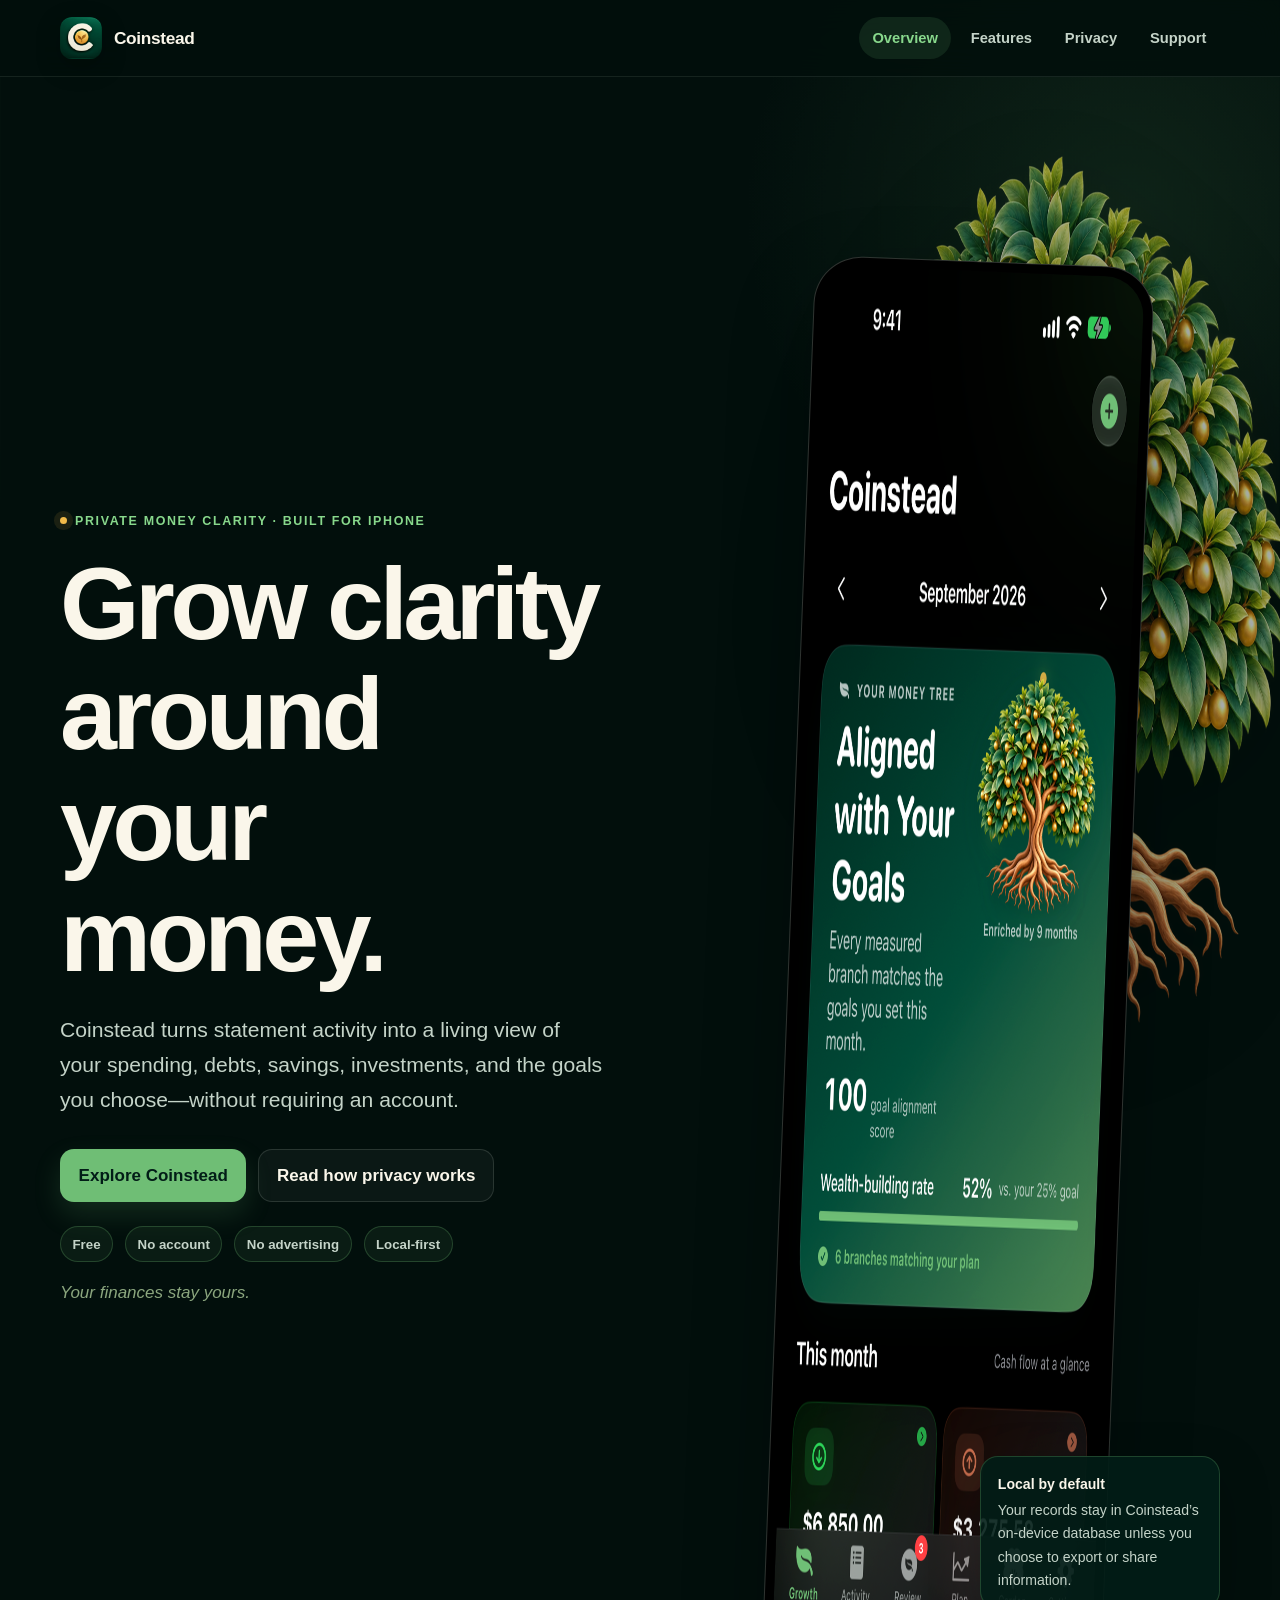
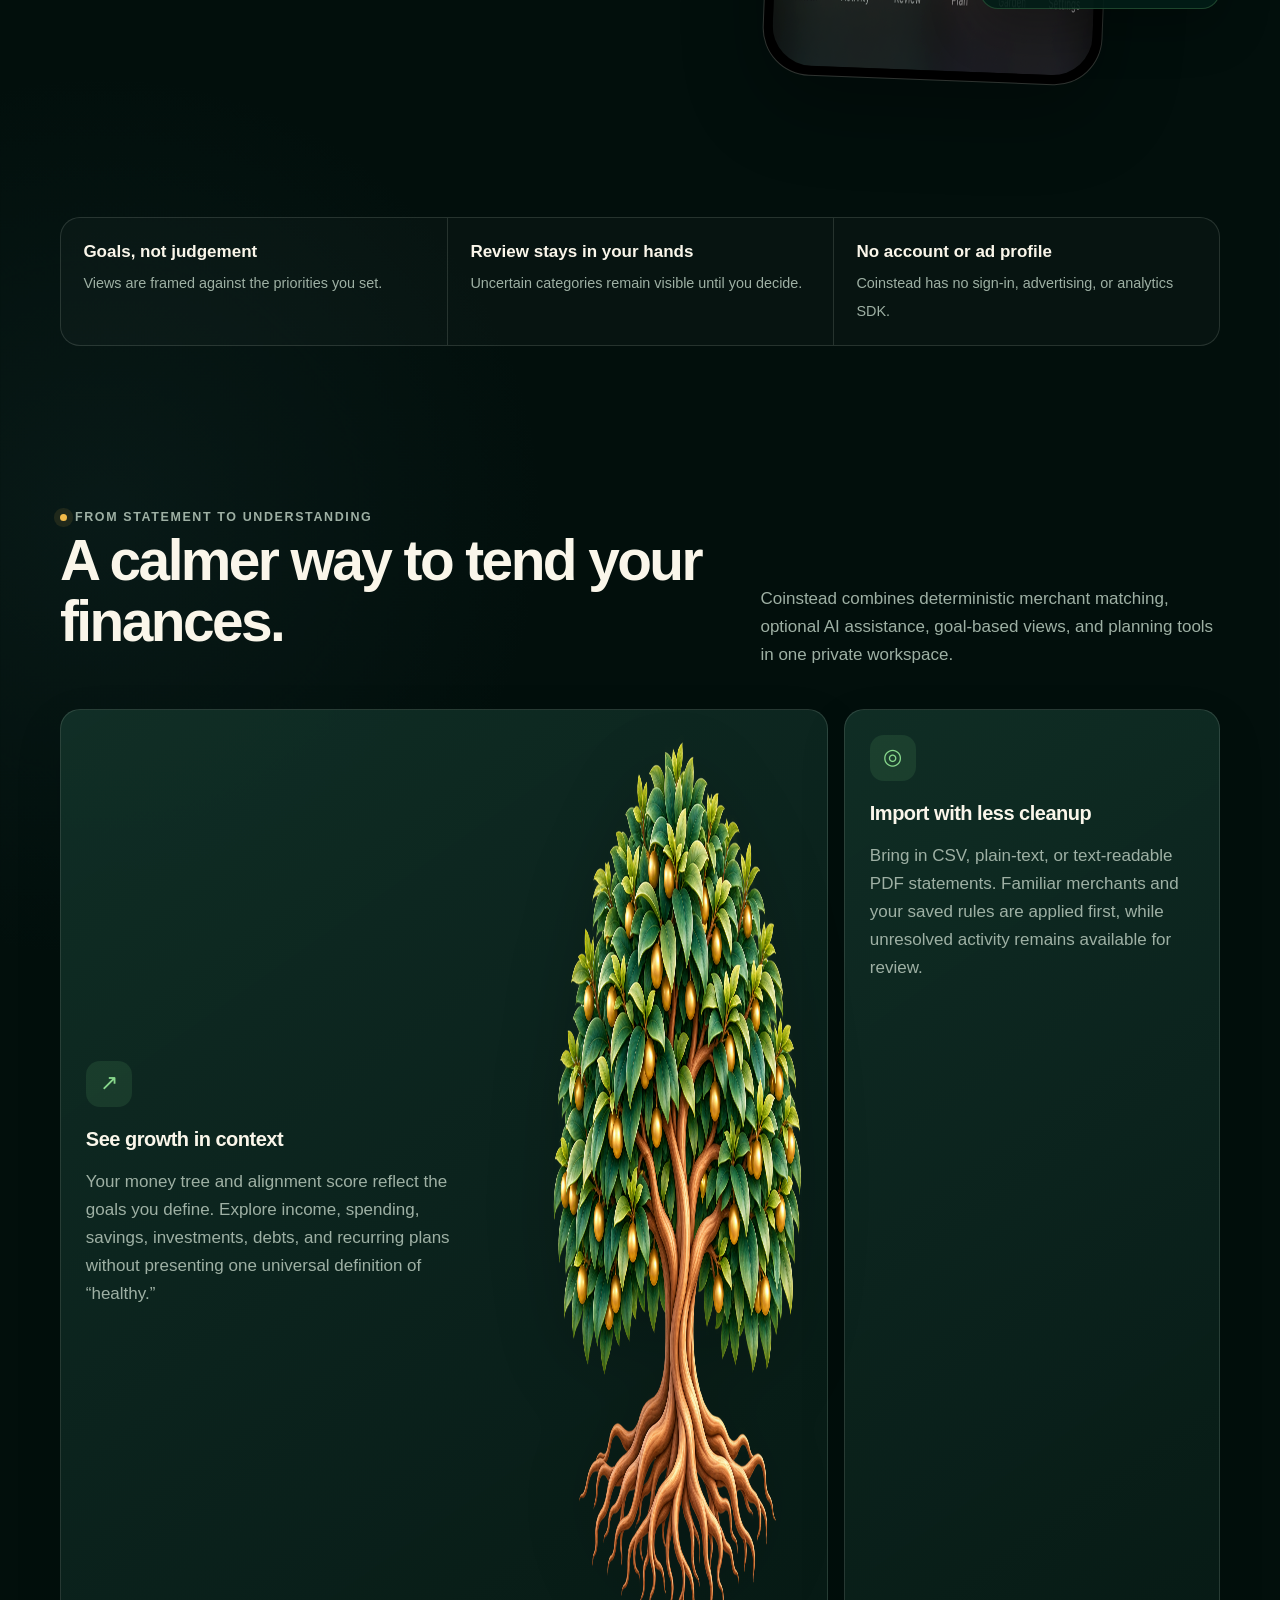
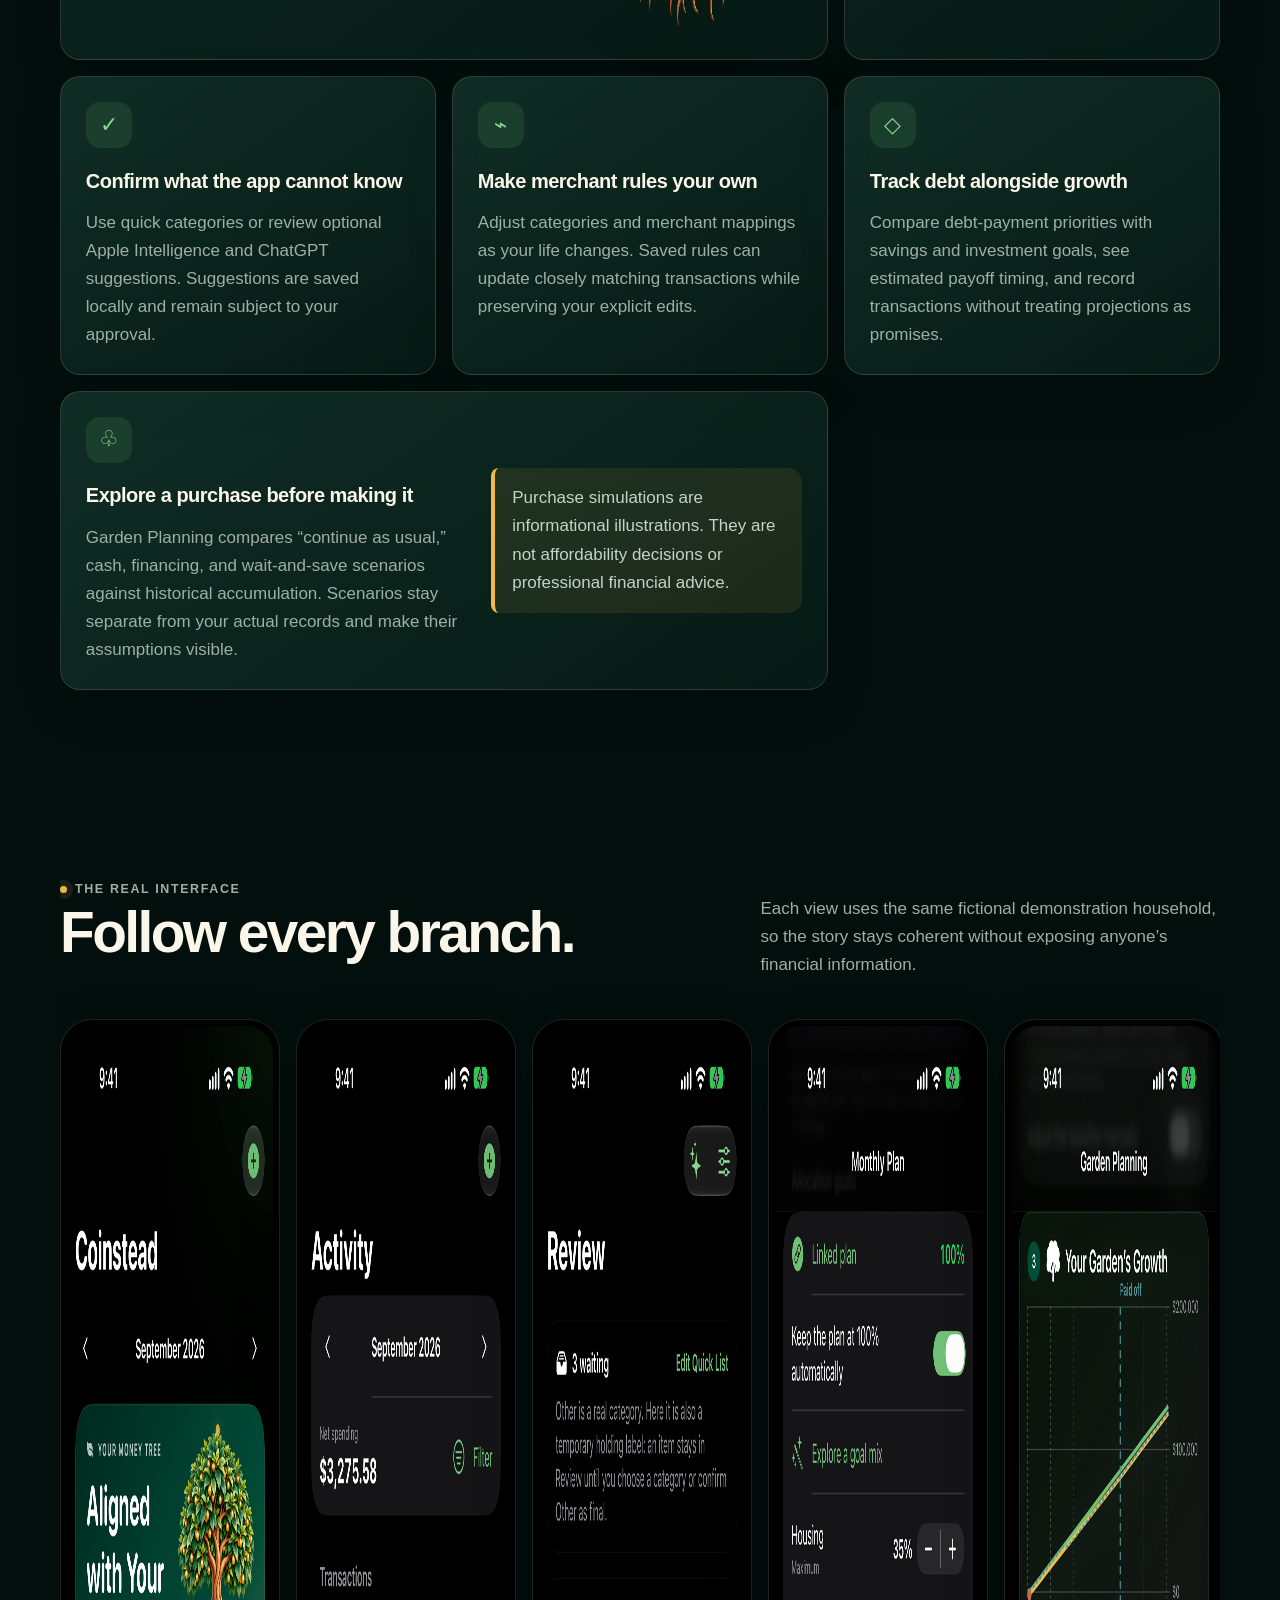
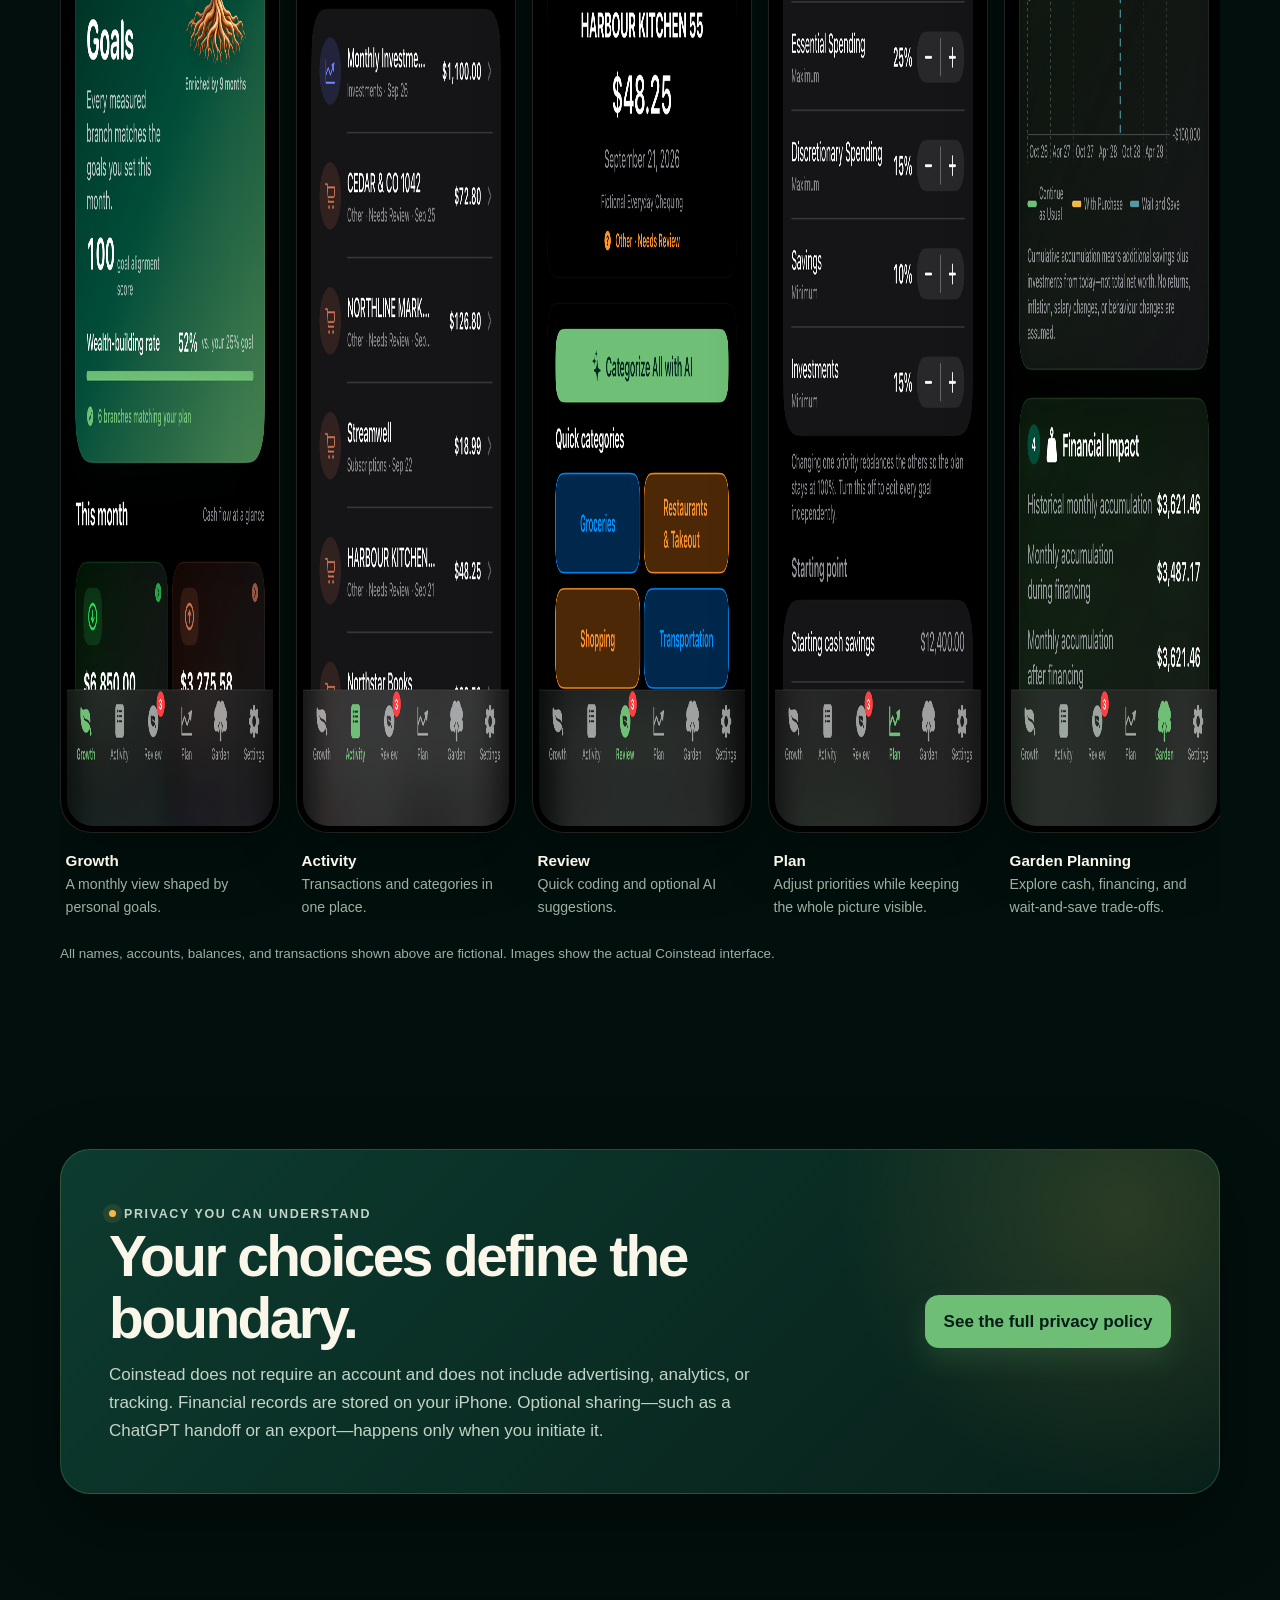
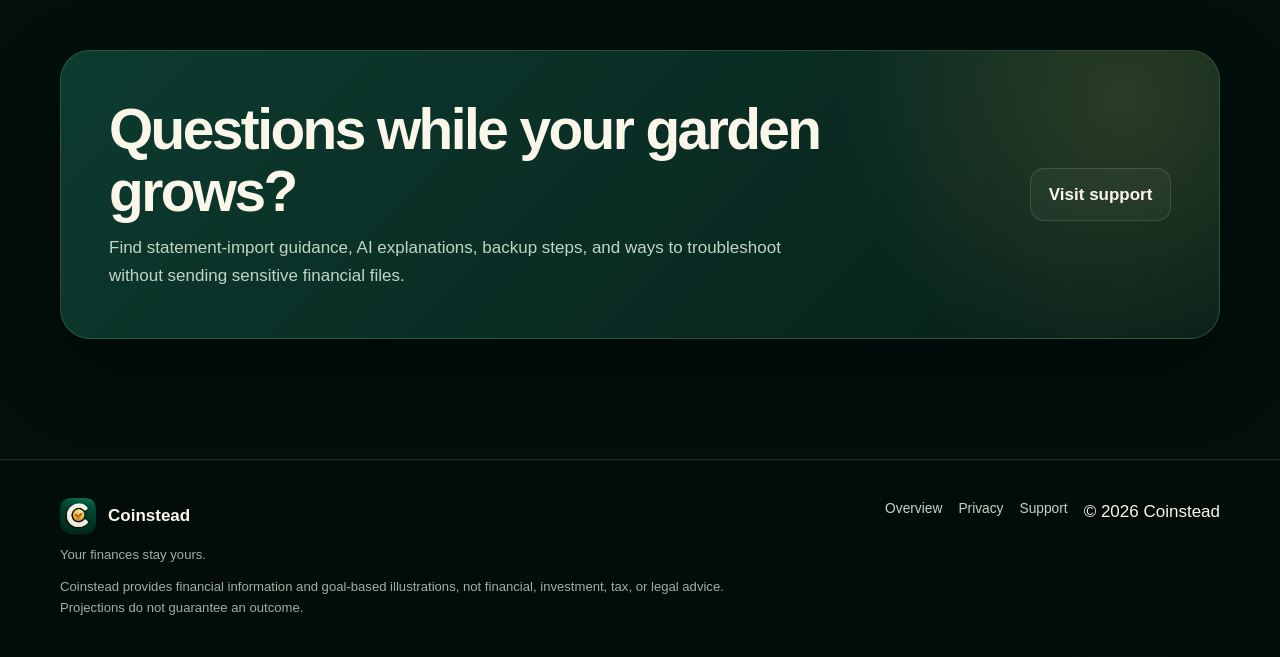
==== index.html @ bde3bd35 "Add files via upload" ====
<!doctype html>
<html lang="en-CA">
<head>
  <meta charset="utf-8">
  <meta name="viewport" content="width=device-width, initial-scale=1">
  <meta name="description" content="Coinstead is a private, local-first iPhone app for understanding spending, reviewing transactions, following personal goals, and exploring purchase scenarios.">
  <meta name="theme-color" content="#021d17">
  <title>Coinstead — Your finances stay yours.</title>
  <link rel="icon" href="assets/coinstead-icon.png">
  <link rel="apple-touch-icon" href="assets/coinstead-icon.png">
  <link rel="stylesheet" href="assets/site.css">
  <script src="assets/site.js" defer></script>
</head>
<body>
  <a class="skip-link" href="#main">Skip to main content</a>

  <header class="site-header">
    <div class="nav-shell">
      <a class="brand" href="index.html" aria-label="Coinstead home">
        <img src="assets/coinstead-icon.png" alt="" width="42" height="42">
        <span>Coinstead</span>
      </a>
      <button class="nav-toggle" type="button" aria-expanded="false" aria-controls="site-navigation" aria-label="Open navigation"><span></span></button>
      <nav class="site-nav" id="site-navigation" data-open="false" aria-label="Primary navigation">
        <a href="index.html" aria-current="page">Overview</a>
        <a href="#features">Features</a>
        <a href="privacy.html">Privacy</a>
        <a href="support.html">Support</a>
      </nav>
    </div>
  </header>

  <main id="main">
    <section class="section hero" aria-labelledby="hero-title">
      <div class="hero-copy">
        <p class="eyebrow">Private money clarity · built for iPhone</p>
        <h1 id="hero-title">Grow clarity around your money.</h1>
        <p class="lede">Coinstead turns statement activity into a living view of your spending, debts, savings, investments, and the goals you choose—without requiring an account.</p>
        <div class="hero-actions">
          <a class="button button-primary" href="#features">Explore Coinstead</a>
          <a class="button button-secondary" href="privacy.html">Read how privacy works</a>
        </div>
        <div class="pill-row" aria-label="Coinstead highlights">
          <span class="pill">Free</span>
          <span class="pill">No account</span>
          <span class="pill">No advertising</span>
          <span class="pill">Local-first</span>
        </div>
        <p class="tagline">Your finances stay yours.</p>
      </div>

      <div class="hero-visual" aria-label="Coinstead app showing a personal goal-alignment view">
        <img class="hero-tree" src="assets/flourishing-tree.png" alt="" width="900" height="900">
        <div class="phone-frame">
          <img src="assets/dashboard.png" alt="Coinstead Growth screen showing a fictional monthly goal-alignment summary" width="644" height="1400">
        </div>
        <div class="privacy-note">
          <strong>Local by default</strong>
          Your records stay in Coinstead’s on-device database unless you choose to export or share information.
        </div>
      </div>
    </section>

    <section class="section section-compact" aria-label="Privacy and design principles">
      <div class="trust-strip">
        <div class="trust-item">
          <strong>Goals, not judgement</strong>
          <span>Views are framed against the priorities you set.</span>
        </div>
        <div class="trust-item">
          <strong>Review stays in your hands</strong>
          <span>Uncertain categories remain visible until you decide.</span>
        </div>
        <div class="trust-item">
          <strong>No account or ad profile</strong>
          <span>Coinstead has no sign-in, advertising, or analytics SDK.</span>
        </div>
      </div>
    </section>

    <section class="section" id="features" aria-labelledby="features-title">
      <div class="section-heading">
        <div>
          <p class="eyebrow">From statement to understanding</p>
          <h2 id="features-title">A calmer way to tend your finances.</h2>
        </div>
        <p>Coinstead combines deterministic merchant matching, optional AI assistance, goal-based views, and planning tools in one private workspace.</p>
      </div>

      <div class="feature-grid">
        <article class="feature-card wide">
          <div>
            <div class="feature-icon" aria-hidden="true">↗</div>
            <h3>See growth in context</h3>
            <p>Your money tree and alignment score reflect the goals you define. Explore income, spending, savings, investments, debts, and recurring plans without presenting one universal definition of “healthy.”</p>
          </div>
          <img class="mini-tree" src="assets/flourishing-tree.png" alt="A flourishing tree with green leaves and golden fruit" width="900" height="900">
        </article>

        <article class="feature-card">
          <div class="feature-icon" aria-hidden="true">◎</div>
          <h3>Import with less cleanup</h3>
          <p>Bring in CSV, plain-text, or text-readable PDF statements. Familiar merchants and your saved rules are applied first, while unresolved activity remains available for review.</p>
        </article>

        <article class="feature-card">
          <div class="feature-icon" aria-hidden="true">✓</div>
          <h3>Confirm what the app cannot know</h3>
          <p>Use quick categories or review optional Apple Intelligence and ChatGPT suggestions. Suggestions are saved locally and remain subject to your approval.</p>
        </article>

        <article class="feature-card">
          <div class="feature-icon" aria-hidden="true">⌁</div>
          <h3>Make merchant rules your own</h3>
          <p>Adjust categories and merchant mappings as your life changes. Saved rules can update closely matching transactions while preserving your explicit edits.</p>
        </article>

        <article class="feature-card">
          <div class="feature-icon" aria-hidden="true">◇</div>
          <h3>Track debt alongside growth</h3>
          <p>Compare debt-payment priorities with savings and investment goals, see estimated payoff timing, and record transactions without treating projections as promises.</p>
        </article>

        <article class="feature-card wide">
          <div>
            <div class="feature-icon" aria-hidden="true">♧</div>
            <h3>Explore a purchase before making it</h3>
            <p>Garden Planning compares “continue as usual,” cash, financing, and wait-and-save scenarios against historical accumulation. Scenarios stay separate from your actual records and make their assumptions visible.</p>
          </div>
          <div class="notice">Purchase simulations are informational illustrations. They are not affordability decisions or professional financial advice.</div>
        </article>
      </div>
    </section>

    <section class="section screenshots" id="screens" aria-labelledby="screens-title">
      <div class="section-heading">
        <div>
          <p class="eyebrow">The real interface</p>
          <h2 id="screens-title">Follow every branch.</h2>
        </div>
        <p>Each view uses the same fictional demonstration household, so the story stays coherent without exposing anyone’s financial information.</p>
      </div>

      <div class="screenshot-track" role="list" aria-label="Coinstead app screenshots">
        <figure class="screenshot-card" role="listitem">
          <div class="screenshot-shell"><img src="assets/dashboard.png" loading="lazy" alt="Growth dashboard with a money tree and monthly goal-alignment score" width="644" height="1400"></div>
          <figcaption><strong>Growth</strong>A monthly view shaped by personal goals.</figcaption>
        </figure>
        <figure class="screenshot-card" role="listitem">
          <div class="screenshot-shell"><img src="assets/activity.png" loading="lazy" alt="Activity screen with fictional transactions and spending categories" width="644" height="1400"></div>
          <figcaption><strong>Activity</strong>Transactions and categories in one place.</figcaption>
        </figure>
        <figure class="screenshot-card" role="listitem">
          <div class="screenshot-shell"><img src="assets/review.png" loading="lazy" alt="Review screen with a fictional transaction awaiting a category" width="644" height="1400"></div>
          <figcaption><strong>Review</strong>Quick coding and optional AI suggestions.</figcaption>
        </figure>
        <figure class="screenshot-card" role="listitem">
          <div class="screenshot-shell"><img src="assets/growth.png" loading="lazy" alt="Monthly Plan screen with adjustable goal percentages" width="644" height="1400"></div>
          <figcaption><strong>Plan</strong>Adjust priorities while keeping the whole picture visible.</figcaption>
        </figure>
        <figure class="screenshot-card" role="listitem">
          <div class="screenshot-shell"><img src="assets/garden-planning.png" loading="lazy" alt="Garden Planning screen comparing fictional purchase accumulation trajectories" width="644" height="1400"></div>
          <figcaption><strong>Garden Planning</strong>Explore cash, financing, and wait-and-save trade-offs.</figcaption>
        </figure>
      </div>
      <p class="data-note">All names, accounts, balances, and transactions shown above are fictional. Images show the actual Coinstead interface.</p>
    </section>

    <section class="section" aria-labelledby="privacy-title">
      <div class="privacy-callout">
        <div>
          <p class="eyebrow">Privacy you can understand</p>
          <h2 id="privacy-title">Your choices define the boundary.</h2>
          <p>Coinstead does not require an account and does not include advertising, analytics, or tracking. Financial records are stored on your iPhone. Optional sharing—such as a ChatGPT handoff or an export—happens only when you initiate it.</p>
        </div>
        <a class="button button-primary" href="privacy.html">See the full privacy policy</a>
      </div>
    </section>

    <section class="section section-compact" aria-labelledby="support-title">
      <div class="cta-band">
        <div>
          <h2 id="support-title">Questions while your garden grows?</h2>
          <p>Find statement-import guidance, AI explanations, backup steps, and ways to troubleshoot without sending sensitive financial files.</p>
        </div>
        <a class="button button-secondary" href="support.html">Visit support</a>
      </div>
    </section>
  </main>

  <footer class="site-footer">
    <div class="footer-shell">
      <div>
        <div class="footer-brand"><img src="assets/coinstead-icon.png" alt="" width="36" height="36"><span>Coinstead</span></div>
        <p class="footer-copy">Your finances stay yours.</p>
        <p class="disclaimer">Coinstead provides financial information and goal-based illustrations, not financial, investment, tax, or legal advice. Projections do not guarantee an outcome.</p>
      </div>
      <nav class="footer-links" aria-label="Footer navigation">
        <a href="index.html">Overview</a>
        <a href="privacy.html">Privacy</a>
        <a href="support.html">Support</a>
        <span>© <span data-current-year>2026</span> Coinstead</span>
      </nav>
    </div>
  </footer>
</body>
</html>
---- assets/site.css ----
:root {
  color-scheme: dark;
  --forest-950: #020f0c;
  --forest-900: #021d17;
  --forest-800: #074e3c;
  --forest-700: #0a654e;
  --leaf: #6fbe75;
  --leaf-bright: #88d88c;
  --sage: #8ba67e;
  --sun: #f0b949;
  --clay: #c46c4e;
  --water: #53979d;
  --cream: #faf6ea;
  --mist: #c4d3c8;
  --muted: #9eb0a4;
  --line: rgba(196, 211, 200, 0.16);
  --card: rgba(14, 38, 31, 0.78);
  --card-strong: #102c24;
  --shadow: 0 30px 80px rgba(0, 0, 0, 0.32);
  --radius-lg: 30px;
  --radius-md: 20px;
  --max: 1160px;
}

* {
  box-sizing: border-box;
}

html {
  scroll-behavior: smooth;
}

body {
  min-width: 320px;
  margin: 0;
  background:
    radial-gradient(circle at 88% 3%, rgba(111, 190, 117, 0.12), transparent 24rem),
    radial-gradient(circle at 8% 30%, rgba(83, 151, 157, 0.08), transparent 28rem),
    var(--forest-950);
  color: var(--cream);
  font-family: -apple-system, BlinkMacSystemFont, "Segoe UI", sans-serif;
  font-size: 17px;
  line-height: 1.65;
  -webkit-font-smoothing: antialiased;
}

img {
  display: block;
  max-width: 100%;
}

a {
  color: var(--leaf-bright);
  text-decoration-thickness: 0.08em;
  text-underline-offset: 0.18em;
}

a:hover {
  color: var(--cream);
}

button,
a {
  -webkit-tap-highlight-color: transparent;
}

:focus-visible {
  outline: 3px solid var(--sun);
  outline-offset: 4px;
}

.skip-link {
  position: fixed;
  top: 0.75rem;
  left: 0.75rem;
  z-index: 100;
  padding: 0.65rem 0.9rem;
  border-radius: 10px;
  background: var(--cream);
  color: var(--forest-900);
  transform: translateY(-160%);
  transition: transform 160ms ease;
}

.skip-link:focus {
  transform: translateY(0);
}

.site-header {
  position: sticky;
  top: 0;
  z-index: 20;
  border-bottom: 1px solid rgba(196, 211, 200, 0.1);
  background: rgba(2, 15, 12, 0.82);
  -webkit-backdrop-filter: blur(18px);
  backdrop-filter: blur(18px);
}

.nav-shell,
.section,
.footer-shell {
  width: min(calc(100% - 40px), var(--max));
  margin-inline: auto;
}

.nav-shell {
  position: relative;
  min-height: 76px;
  display: flex;
  align-items: center;
  justify-content: space-between;
  gap: 2rem;
}

.brand {
  display: inline-flex;
  align-items: center;
  gap: 0.75rem;
  color: var(--cream);
  font-size: 1.08rem;
  font-weight: 760;
  letter-spacing: -0.02em;
  text-decoration: none;
}

.brand img {
  width: 42px;
  height: 42px;
  border-radius: 12px;
  box-shadow: 0 8px 24px rgba(0, 0, 0, 0.26);
}

.site-nav {
  display: flex;
  align-items: center;
  gap: 0.35rem;
}

.site-nav a {
  padding: 0.55rem 0.85rem;
  border-radius: 999px;
  color: var(--mist);
  font-size: 0.92rem;
  font-weight: 650;
  text-decoration: none;
}

.site-nav a:hover,
.site-nav a[aria-current="page"] {
  background: rgba(111, 190, 117, 0.13);
  color: var(--leaf-bright);
}

.nav-toggle {
  display: none;
  width: 44px;
  height: 44px;
  border: 1px solid var(--line);
  border-radius: 14px;
  background: var(--card);
  color: var(--cream);
  cursor: pointer;
}

.nav-toggle span,
.nav-toggle::before,
.nav-toggle::after {
  display: block;
  width: 19px;
  height: 2px;
  margin: 4px auto;
  border-radius: 2px;
  background: currentColor;
  content: "";
}

.section {
  padding-block: 92px;
}

.section-compact {
  padding-block: 64px;
}

.hero {
  min-height: calc(100svh - 76px);
  display: grid;
  grid-template-columns: minmax(0, 1.02fr) minmax(360px, 0.98fr);
  align-items: center;
  gap: clamp(2rem, 7vw, 6rem);
  padding-block: 72px;
}

.eyebrow {
  display: inline-flex;
  align-items: center;
  gap: 0.5rem;
  margin: 0 0 1.1rem;
  color: var(--leaf-bright);
  font-size: 0.78rem;
  font-weight: 800;
  letter-spacing: 0.13em;
  text-transform: uppercase;
}

.eyebrow::before {
  width: 7px;
  height: 7px;
  border-radius: 50%;
  background: var(--sun);
  box-shadow: 0 0 0 6px rgba(240, 185, 73, 0.1);
  content: "";
}

h1,
h2,
h3 {
  margin-top: 0;
  line-height: 1.08;
  letter-spacing: -0.045em;
}

h1 {
  max-width: 780px;
  margin-bottom: 1.35rem;
  font-size: clamp(3.1rem, 8vw, 6.4rem);
  font-weight: 820;
}

.page-hero h1 {
  font-size: clamp(2.8rem, 7vw, 5rem);
}

h2 {
  margin-bottom: 1rem;
  font-size: clamp(2rem, 5vw, 3.55rem);
  font-weight: 790;
}

h3 {
  margin-bottom: 0.7rem;
  font-size: 1.25rem;
  font-weight: 760;
  letter-spacing: -0.025em;
}

.lede {
  max-width: 670px;
  margin: 0;
  color: var(--mist);
  font-size: clamp(1.08rem, 2vw, 1.32rem);
}

.hero-copy .lede {
  max-width: 610px;
}

.tagline {
  color: var(--sage);
  font-style: italic;
}

.hero-actions,
.pill-row {
  display: flex;
  flex-wrap: wrap;
  align-items: center;
  gap: 0.75rem;
}

.hero-actions {
  margin-top: 2rem;
}

.pill-row {
  margin-top: 1.5rem;
}

.pill {
  display: inline-flex;
  align-items: center;
  gap: 0.4rem;
  padding: 0.38rem 0.72rem;
  border: 1px solid rgba(111, 190, 117, 0.25);
  border-radius: 999px;
  background: rgba(111, 190, 117, 0.08);
  color: var(--mist);
  font-size: 0.83rem;
  font-weight: 650;
}

.button {
  display: inline-flex;
  min-height: 48px;
  align-items: center;
  justify-content: center;
  padding: 0.72rem 1.1rem;
  border: 1px solid transparent;
  border-radius: 14px;
  font-weight: 750;
  text-decoration: none;
}

.button-primary {
  background: var(--leaf);
  color: var(--forest-900);
  box-shadow: 0 12px 28px rgba(111, 190, 117, 0.16);
}

.button-primary:hover {
  background: var(--leaf-bright);
  color: var(--forest-950);
}

.button-secondary {
  border-color: var(--line);
  background: rgba(250, 246, 234, 0.04);
  color: var(--cream);
}

.button-secondary:hover {
  border-color: rgba(111, 190, 117, 0.42);
  color: var(--leaf-bright);
}

.hero-visual {
  position: relative;
  min-height: 680px;
  display: grid;
  place-items: center;
  isolation: isolate;
}

.hero-tree {
  position: absolute;
  top: 0;
  right: -13%;
  z-index: -1;
  width: min(620px, 90%);
  opacity: 0.66;
  filter: drop-shadow(0 25px 50px rgba(0, 0, 0, 0.32));
}

.phone-frame {
  width: min(340px, 78vw);
  margin-top: 7rem;
  padding: 9px;
  border: 1px solid rgba(196, 211, 200, 0.24);
  border-radius: 48px;
  background: #000;
  box-shadow: var(--shadow);
  transform: rotate(2.2deg);
}

.phone-frame img {
  width: 100%;
  border-radius: 40px;
}

.privacy-note {
  position: absolute;
  right: 0;
  bottom: 4.5rem;
  max-width: 240px;
  padding: 1rem 1.05rem;
  border: 1px solid rgba(111, 190, 117, 0.25);
  border-radius: 18px;
  background: rgba(2, 29, 23, 0.9);
  color: var(--mist);
  box-shadow: 0 18px 50px rgba(0, 0, 0, 0.28);
  font-size: 0.88rem;
}

.privacy-note strong {
  display: block;
  margin-bottom: 0.2rem;
  color: var(--cream);
}

.trust-strip {
  display: grid;
  grid-template-columns: repeat(3, 1fr);
  overflow: hidden;
  border: 1px solid var(--line);
  border-radius: var(--radius-md);
  background: rgba(250, 246, 234, 0.025);
}

.trust-item {
  padding: 1.25rem 1.4rem;
}

.trust-item + .trust-item {
  border-left: 1px solid var(--line);
}

.trust-item strong {
  display: block;
  margin-bottom: 0.18rem;
}

.trust-item span {
  color: var(--muted);
  font-size: 0.9rem;
}

.section-heading {
  display: grid;
  grid-template-columns: minmax(0, 0.8fr) minmax(280px, 0.55fr);
  align-items: end;
  justify-content: space-between;
  gap: 2rem;
  margin-bottom: 2.5rem;
}

.section-heading p {
  margin: 0;
  color: var(--muted);
}

.feature-grid,
.privacy-grid,
.contact-grid {
  display: grid;
  grid-template-columns: repeat(3, 1fr);
  gap: 1rem;
}

.feature-card,
.summary-card,
.contact-card,
.content-card {
  border: 1px solid var(--line);
  border-radius: var(--radius-md);
  background: linear-gradient(145deg, rgba(20, 54, 44, 0.78), rgba(8, 28, 23, 0.86));
  box-shadow: 0 18px 48px rgba(0, 0, 0, 0.12);
}

.feature-card,
.summary-card,
.contact-card {
  padding: 1.55rem;
}

.feature-card p,
.summary-card p,
.contact-card p,
.content-card p,
.content-card li {
  color: var(--muted);
}

.feature-card p,
.summary-card p,
.contact-card p {
  margin-bottom: 0;
}

.feature-card.wide {
  grid-column: span 2;
  display: grid;
  grid-template-columns: 1.1fr 0.9fr;
  align-items: center;
  gap: 1.5rem;
}

.feature-icon {
  width: 46px;
  height: 46px;
  display: grid;
  place-items: center;
  margin-bottom: 1.4rem;
  border-radius: 14px;
  background: rgba(111, 190, 117, 0.13);
  color: var(--leaf-bright);
  font-size: 1.4rem;
}

.mini-tree {
  max-width: 250px;
  justify-self: end;
  filter: drop-shadow(0 18px 34px rgba(0, 0, 0, 0.22));
}

.screenshots {
  overflow: hidden;
}

.screenshot-track {
  display: grid;
  grid-template-columns: repeat(5, minmax(220px, 1fr));
  gap: 1rem;
  align-items: start;
}

.screenshot-card {
  margin: 0;
}

.screenshot-shell {
  overflow: hidden;
  padding: 6px;
  border: 1px solid var(--line);
  border-radius: 32px;
  background: #000;
  box-shadow: 0 26px 60px rgba(0, 0, 0, 0.22);
}

.screenshot-shell img {
  width: 100%;
  border-radius: 26px;
}

.screenshot-card figcaption {
  padding: 0.9rem 0.35rem 0;
  color: var(--muted);
  font-size: 0.88rem;
}

.screenshot-card figcaption strong {
  display: block;
  color: var(--cream);
  font-size: 0.95rem;
}

.data-note {
  margin: 1.5rem 0 0;
  color: var(--muted);
  font-size: 0.84rem;
}

.privacy-callout,
.cta-band {
  position: relative;
  overflow: hidden;
  display: grid;
  grid-template-columns: minmax(0, 1fr) auto;
  align-items: center;
  gap: 2rem;
  padding: clamp(1.7rem, 5vw, 3rem);
  border: 1px solid rgba(111, 190, 117, 0.25);
  border-radius: var(--radius-lg);
  background:
    radial-gradient(circle at 92% 18%, rgba(240, 185, 73, 0.15), transparent 18rem),
    linear-gradient(135deg, #0d3b2f, #071f19);
  box-shadow: var(--shadow);
}

.privacy-callout p,
.cta-band p {
  max-width: 680px;
  margin: 0;
  color: var(--mist);
}

.privacy-callout h2,
.cta-band h2 {
  margin-bottom: 0.75rem;
}

.page-hero {
  padding-block: 100px 64px;
}

.page-hero .lede {
  max-width: 760px;
}

.updated {
  margin-top: 1.2rem;
  color: var(--muted);
  font-size: 0.9rem;
}

.privacy-grid {
  grid-template-columns: repeat(4, 1fr);
}

.summary-card strong {
  display: block;
  margin-bottom: 0.3rem;
  color: var(--leaf-bright);
}

.policy-layout {
  display: grid;
  grid-template-columns: 250px minmax(0, 1fr);
  align-items: start;
  gap: 2rem;
}

.policy-toc {
  position: sticky;
  top: 100px;
  padding: 1.25rem;
  border: 1px solid var(--line);
  border-radius: 18px;
  background: rgba(14, 38, 31, 0.58);
}

.policy-toc strong {
  display: block;
  margin-bottom: 0.65rem;
}

.policy-toc a {
  display: block;
  padding: 0.32rem 0;
  color: var(--muted);
  font-size: 0.84rem;
  text-decoration: none;
}

.policy-toc a:hover {
  color: var(--leaf-bright);
}

.policy-content {
  display: grid;
  gap: 1rem;
}

.content-card {
  padding: clamp(1.35rem, 4vw, 2.25rem);
  scroll-margin-top: 100px;
}

.content-card h2 {
  font-size: clamp(1.55rem, 4vw, 2.15rem);
}

.content-card h3 {
  margin-top: 1.6rem;
}

.content-card p:last-child,
.content-card ul:last-child {
  margin-bottom: 0;
}

.content-card li + li {
  margin-top: 0.45rem;
}

.notice {
  padding: 1rem 1.1rem;
  border-left: 4px solid var(--sun);
  border-radius: 8px 14px 14px 8px;
  background: rgba(240, 185, 73, 0.09);
  color: var(--mist);
}

.contact-grid {
  grid-template-columns: 1.1fr 0.9fr;
}

.contact-card .contact-link {
  display: inline-block;
  margin-top: 0.6rem;
  font-size: clamp(1.15rem, 3vw, 1.55rem);
  font-weight: 760;
  overflow-wrap: anywhere;
}

.contact-card.accent {
  background: linear-gradient(145deg, rgba(7, 78, 60, 0.96), rgba(10, 49, 39, 0.94));
}

.faq-list {
  display: grid;
  gap: 0.7rem;
}

.faq-list details {
  border: 1px solid var(--line);
  border-radius: 16px;
  background: rgba(14, 38, 31, 0.58);
}

.faq-list summary {
  padding: 1.15rem 3rem 1.15rem 1.2rem;
  color: var(--cream);
  font-weight: 720;
  cursor: pointer;
}

.faq-list details p,
.faq-list details ul {
  margin: 0;
  padding: 0 1.2rem 1.2rem;
  color: var(--muted);
}

.faq-list details ul {
  padding-left: 2.4rem;
}

.site-footer {
  margin-top: 56px;
  border-top: 1px solid var(--line);
  background: rgba(0, 0, 0, 0.14);
}

.footer-shell {
  display: grid;
  grid-template-columns: 1fr auto;
  gap: 2rem;
  padding-block: 38px;
}

.footer-brand {
  display: flex;
  align-items: center;
  gap: 0.75rem;
  margin-bottom: 0.65rem;
  font-weight: 760;
}

.footer-brand img {
  width: 36px;
  height: 36px;
  border-radius: 10px;
}

.footer-copy,
.disclaimer {
  max-width: 720px;
  margin: 0;
  color: var(--muted);
  font-size: 0.82rem;
}

.disclaimer {
  margin-top: 0.6rem;
}

.footer-links {
  display: flex;
  flex-wrap: wrap;
  align-content: flex-start;
  justify-content: flex-end;
  gap: 0.8rem 1rem;
}

.footer-links a {
  color: var(--mist);
  font-size: 0.86rem;
  text-decoration: none;
}

.footer-links a:hover {
  color: var(--leaf-bright);
}

@media (max-width: 1040px) {
  .hero {
    grid-template-columns: 1fr 0.8fr;
  }

  .hero-visual {
    min-height: 610px;
  }

  .privacy-grid {
    grid-template-columns: repeat(2, 1fr);
  }

  .screenshot-track {
    overflow-x: auto;
    grid-template-columns: repeat(5, 250px);
    padding: 0 20px 1.3rem;
    margin-inline: -20px;
    scroll-snap-type: x mandatory;
    scrollbar-color: var(--forest-700) transparent;
  }

  .screenshot-card {
    scroll-snap-align: start;
  }
}

@media (max-width: 820px) {
  .nav-toggle {
    display: block;
  }

  .site-nav {
    position: absolute;
    top: calc(100% - 2px);
    right: 0;
    left: 0;
    display: none;
    padding: 0.65rem;
    border: 1px solid var(--line);
    border-radius: 16px;
    background: #09231c;
    box-shadow: var(--shadow);
  }

  .site-nav[data-open="true"] {
    display: grid;
  }

  .site-nav a {
    padding: 0.75rem 0.9rem;
  }

  .hero {
    min-height: auto;
    grid-template-columns: 1fr;
    padding-top: 70px;
  }

  .hero-visual {
    min-height: 600px;
  }

  .phone-frame {
    margin-top: 5rem;
  }

  .hero-tree {
    right: 3%;
    width: 560px;
  }

  .feature-grid {
    grid-template-columns: repeat(2, 1fr);
  }

  .feature-card.wide {
    grid-column: 1 / -1;
  }

  .policy-layout {
    grid-template-columns: 1fr;
  }

  .policy-toc {
    position: static;
    columns: 2;
  }
}

@media (max-width: 620px) {
  body {
    font-size: 16px;
  }

  .nav-shell,
  .section,
  .footer-shell {
    width: min(calc(100% - 28px), var(--max));
  }

  .section {
    padding-block: 68px;
  }

  .section-compact {
    padding-block: 44px;
  }

  h1 {
    font-size: clamp(2.85rem, 16vw, 4.4rem);
  }

  .hero-actions .button {
    width: 100%;
  }

  .hero-visual {
    min-height: 560px;
  }

  .hero-tree {
    top: 1.5rem;
    width: 500px;
  }

  .phone-frame {
    width: min(300px, 80vw);
  }

  .privacy-note {
    right: 0;
    bottom: 1rem;
    max-width: 215px;
  }

  .trust-strip,
  .feature-grid,
  .privacy-grid,
  .contact-grid,
  .section-heading,
  .privacy-callout,
  .cta-band,
  .footer-shell {
    grid-template-columns: 1fr;
  }

  .trust-item + .trust-item {
    border-top: 1px solid var(--line);
    border-left: 0;
  }

  .feature-card.wide {
    display: block;
  }

  .mini-tree {
    max-width: 210px;
    margin: 1rem auto -0.5rem;
  }

  .section-heading {
    align-items: start;
    gap: 0.5rem;
  }

  .screenshot-track {
    grid-template-columns: repeat(5, min(74vw, 260px));
    margin-inline: -14px;
    padding-inline: 14px;
  }

  .policy-toc {
    columns: 1;
  }

  .footer-links {
    justify-content: flex-start;
  }
}

@media (prefers-reduced-motion: reduce) {
  *,
  *::before,
  *::after {
    scroll-behavior: auto !important;
    transition-duration: 0.001ms !important;
    animation-duration: 0.001ms !important;
    animation-iteration-count: 1 !important;
  }
}
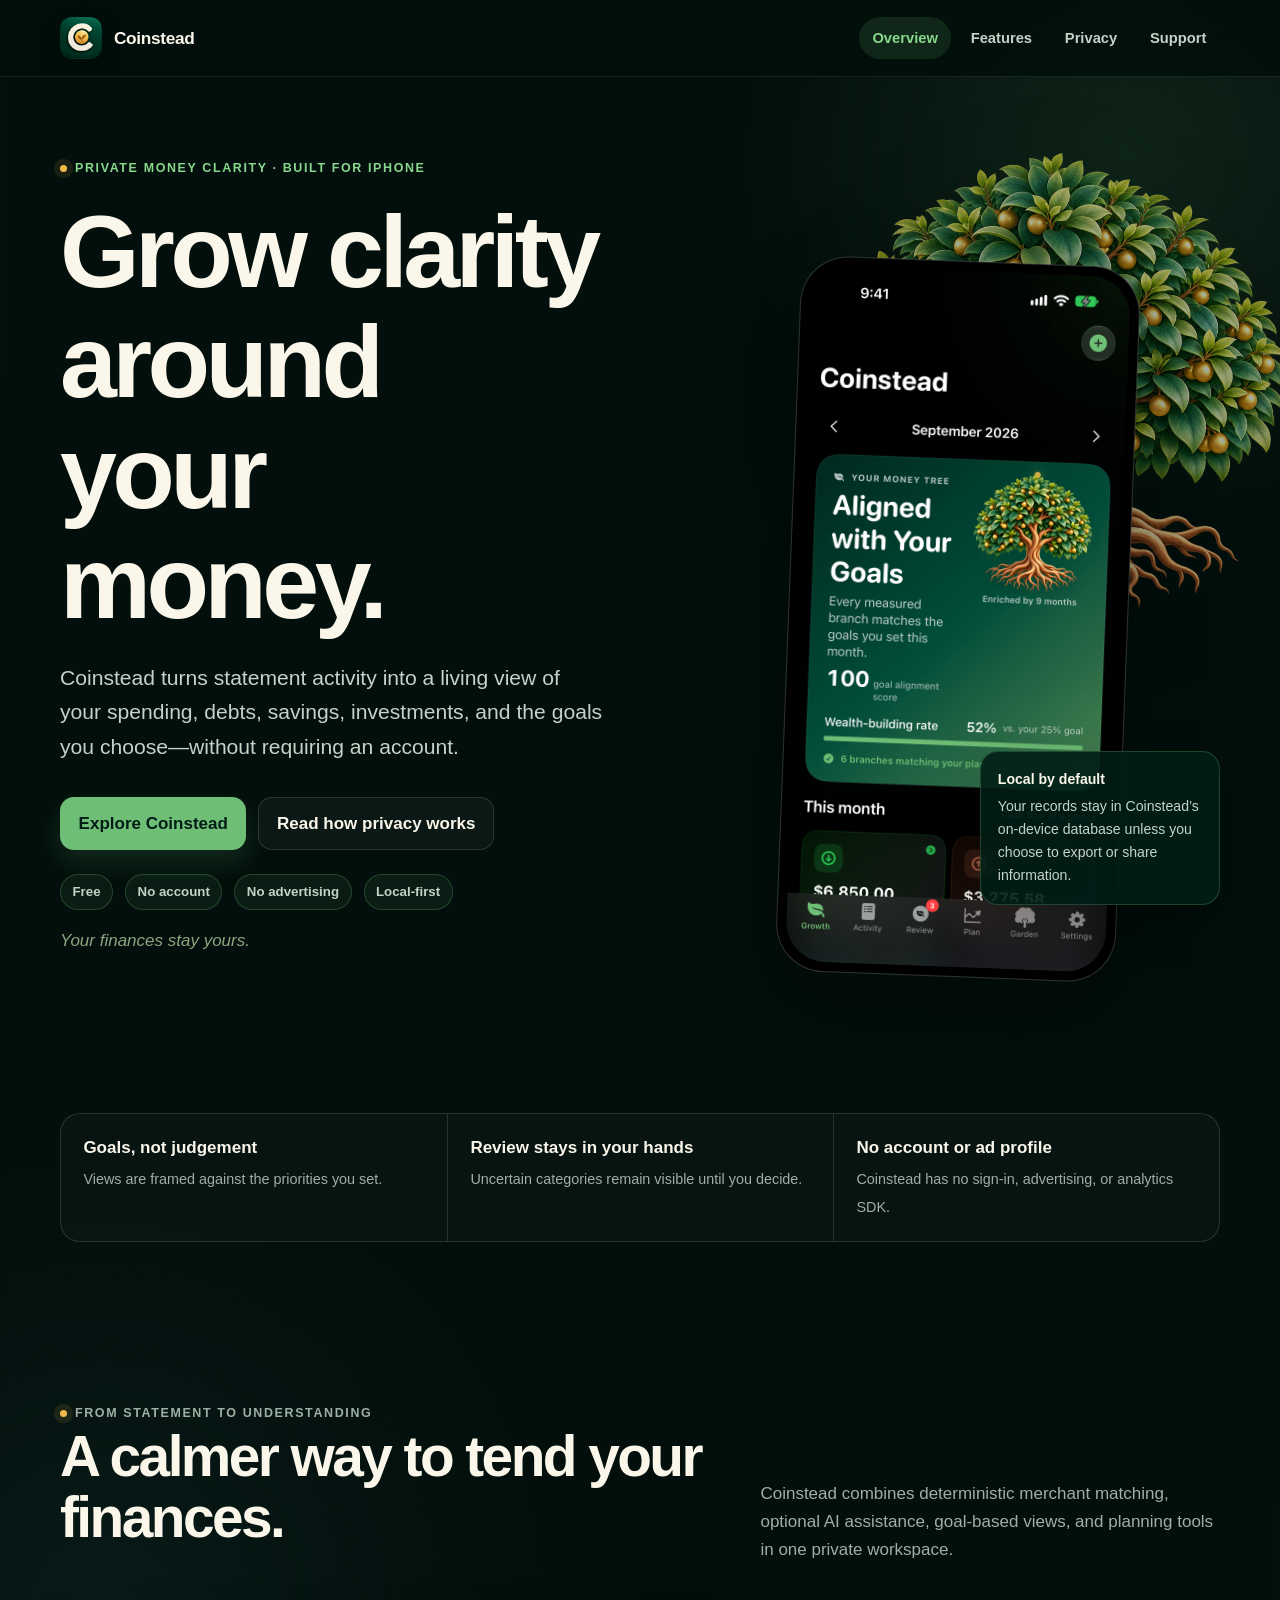
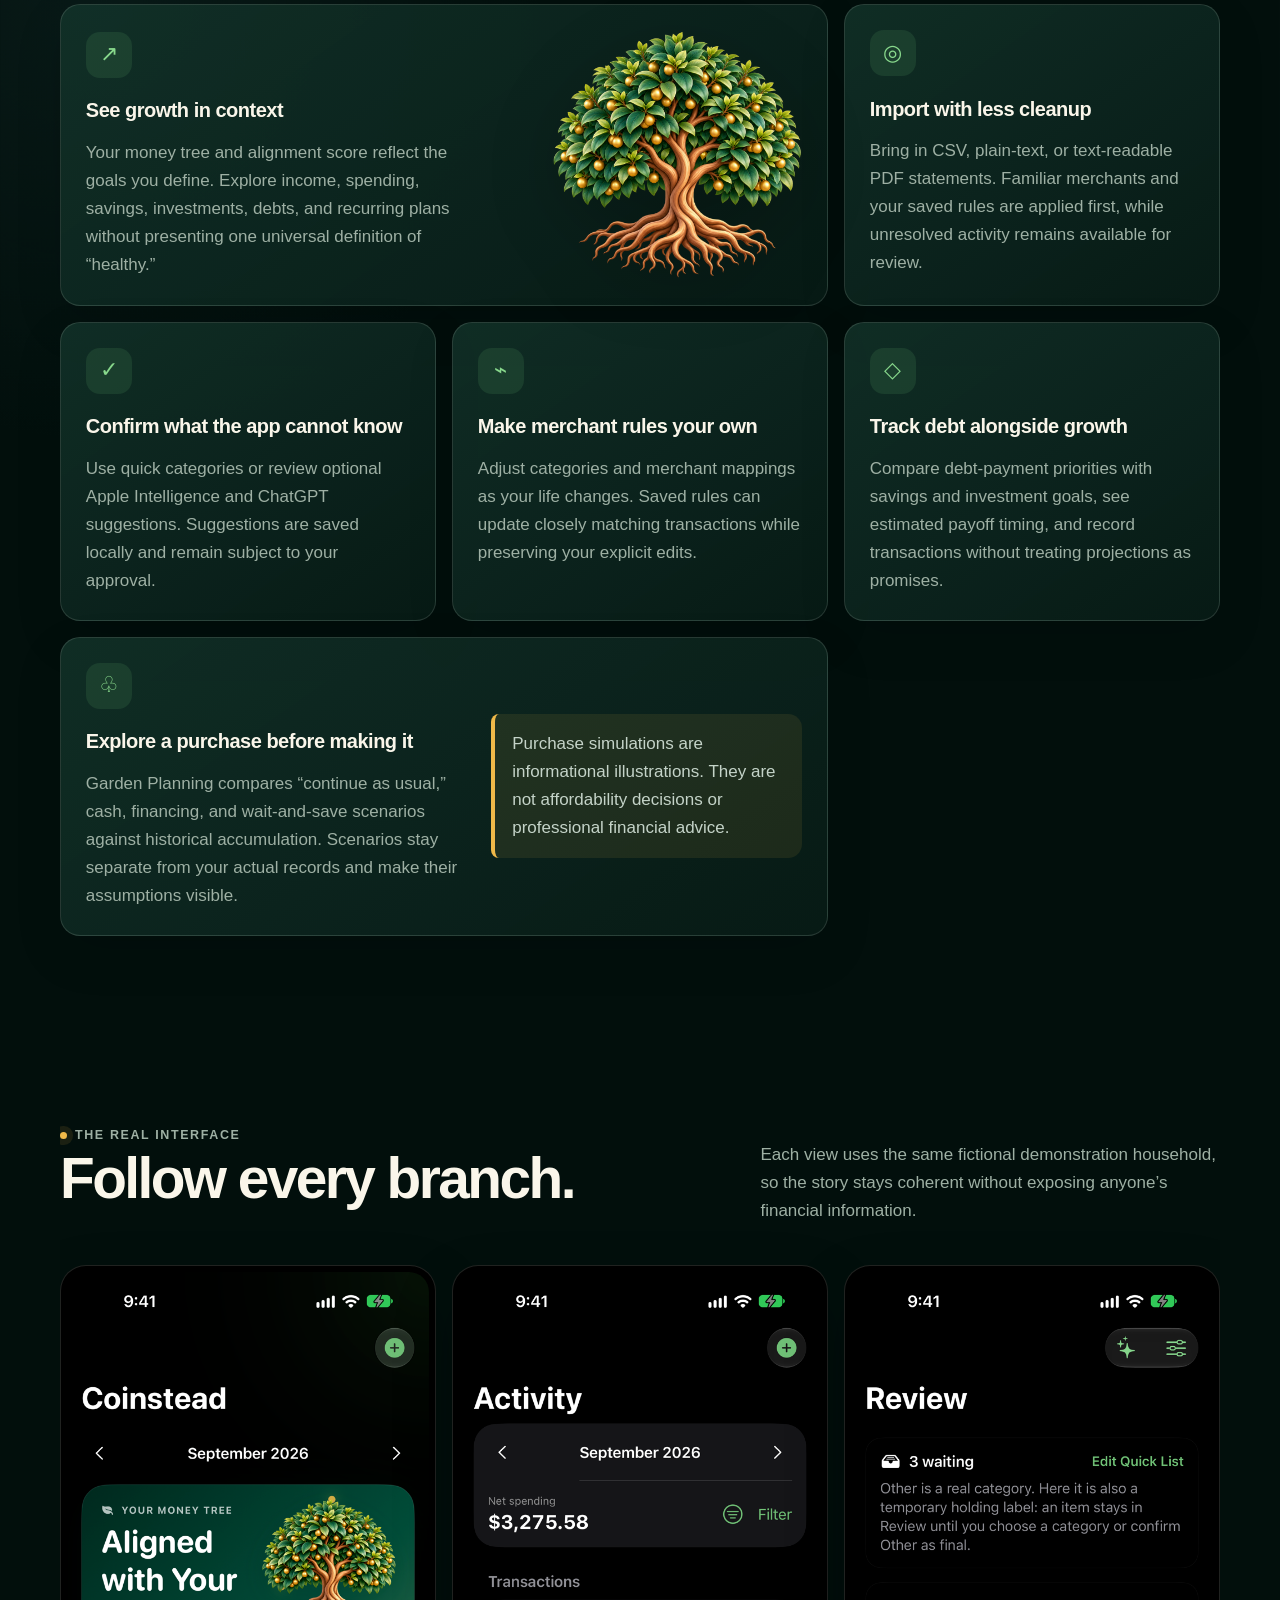
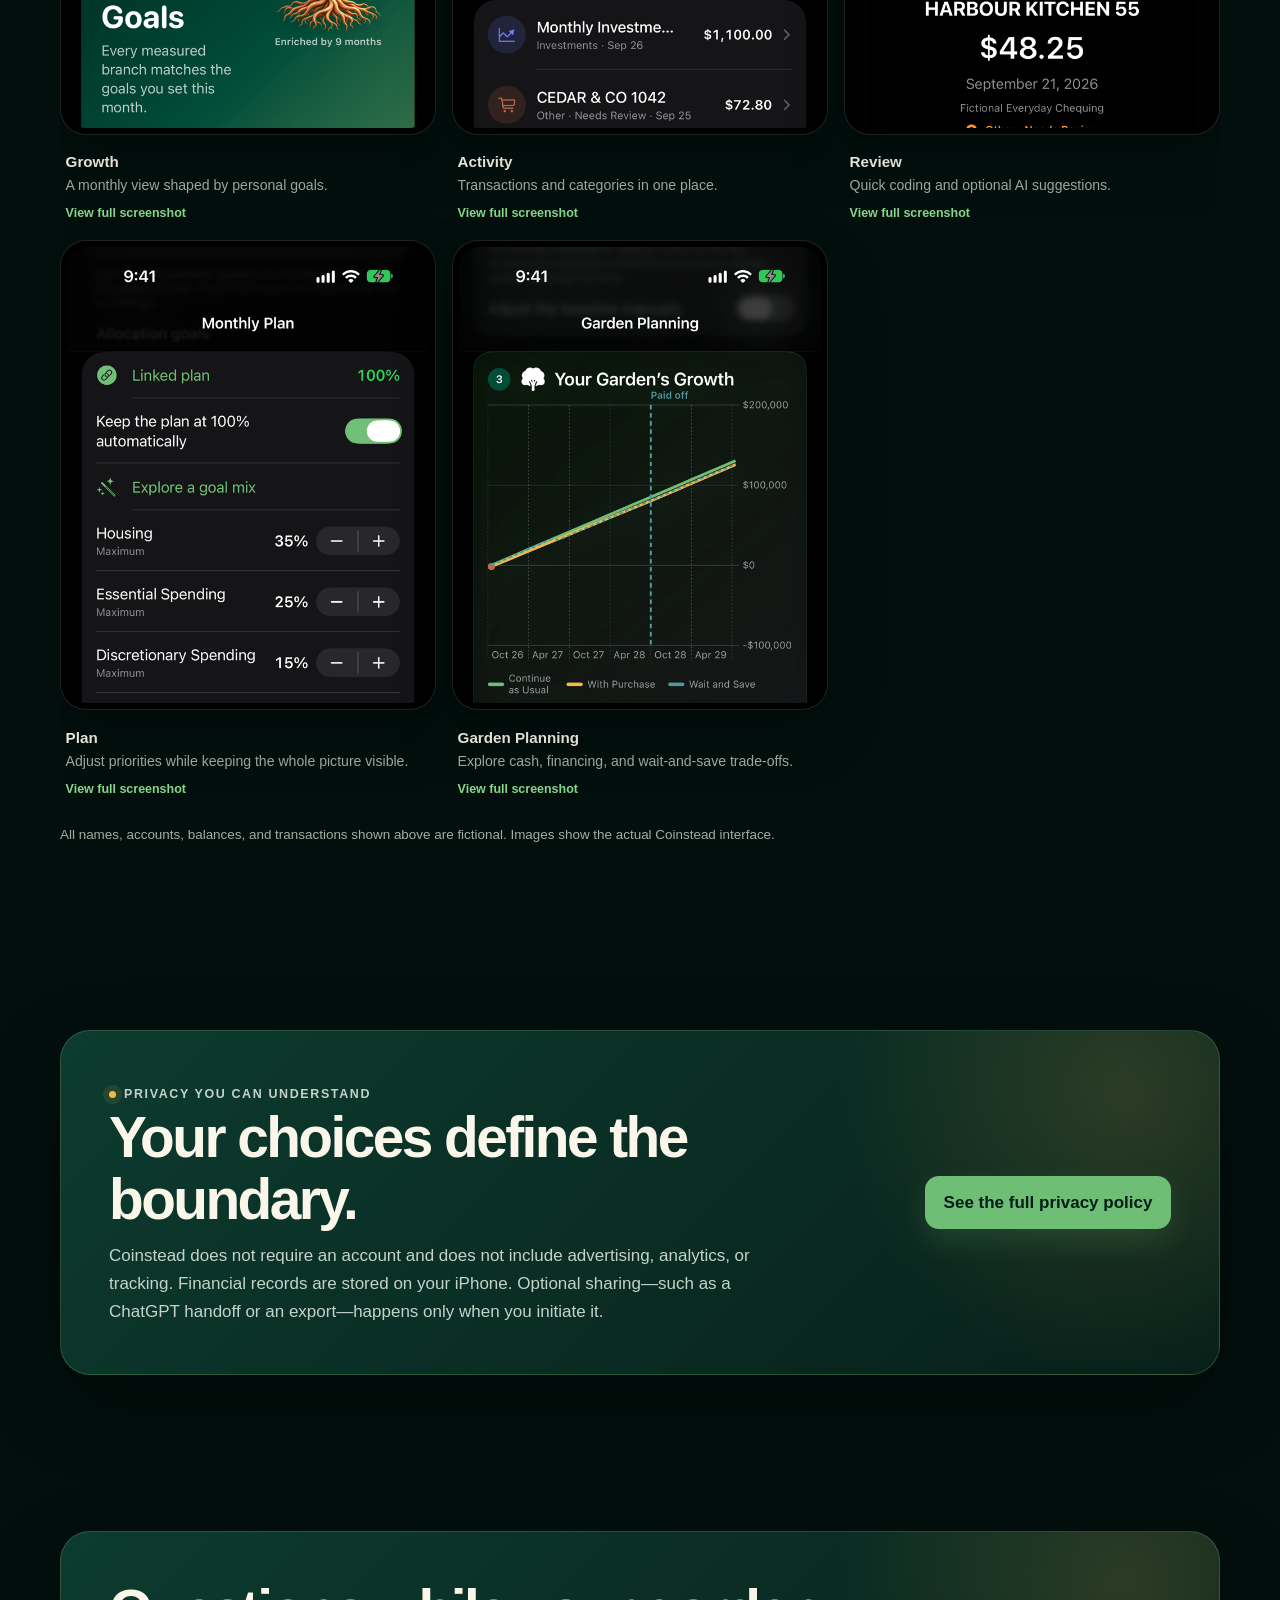
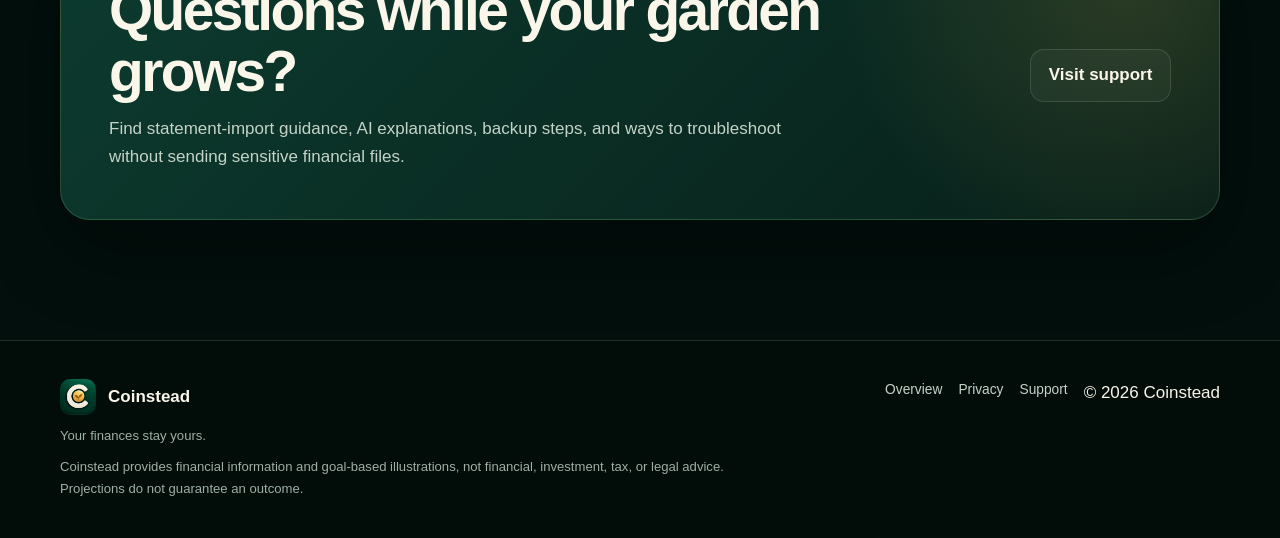
==== commit 98a55aac: "Add files via upload" ====
--- a/index.html
+++ b/index.html
@@ -8,8 +8,8 @@
   <title>Coinstead — Your finances stay yours.</title>
   <link rel="icon" href="assets/coinstead-icon.png">
   <link rel="apple-touch-icon" href="assets/coinstead-icon.png">
-  <link rel="stylesheet" href="assets/site.css">
-  <script src="assets/site.js" defer></script>
+  <link rel="stylesheet" href="assets/site.css?v=2">
+  <script src="assets/site.js?v=2" defer></script>
 </head>
 <body>
   <a class="skip-link" href="#main">Skip to main content</a>
@@ -143,24 +143,24 @@
 
       <div class="screenshot-track" role="list" aria-label="Coinstead app screenshots">
         <figure class="screenshot-card" role="listitem">
-          <div class="screenshot-shell"><img src="assets/dashboard.png" loading="lazy" alt="Growth dashboard with a money tree and monthly goal-alignment score" width="644" height="1400"></div>
-          <figcaption><strong>Growth</strong>A monthly view shaped by personal goals.</figcaption>
-        </figure>
-        <figure class="screenshot-card" role="listitem">
-          <div class="screenshot-shell"><img src="assets/activity.png" loading="lazy" alt="Activity screen with fictional transactions and spending categories" width="644" height="1400"></div>
-          <figcaption><strong>Activity</strong>Transactions and categories in one place.</figcaption>
-        </figure>
-        <figure class="screenshot-card" role="listitem">
-          <div class="screenshot-shell"><img src="assets/review.png" loading="lazy" alt="Review screen with a fictional transaction awaiting a category" width="644" height="1400"></div>
-          <figcaption><strong>Review</strong>Quick coding and optional AI suggestions.</figcaption>
-        </figure>
-        <figure class="screenshot-card" role="listitem">
-          <div class="screenshot-shell"><img src="assets/growth.png" loading="lazy" alt="Monthly Plan screen with adjustable goal percentages" width="644" height="1400"></div>
-          <figcaption><strong>Plan</strong>Adjust priorities while keeping the whole picture visible.</figcaption>
-        </figure>
-        <figure class="screenshot-card" role="listitem">
-          <div class="screenshot-shell"><img src="assets/garden-planning.png" loading="lazy" alt="Garden Planning screen comparing fictional purchase accumulation trajectories" width="644" height="1400"></div>
-          <figcaption><strong>Garden Planning</strong>Explore cash, financing, and wait-and-save trade-offs.</figcaption>
+          <a class="screenshot-shell" href="assets/dashboard.png" aria-label="Open the complete Growth screenshot"><img src="assets/dashboard.png" loading="lazy" alt="Growth dashboard with a money tree and monthly goal-alignment score" width="644" height="1400"></a>
+          <figcaption><strong>Growth</strong>A monthly view shaped by personal goals.<br><a class="full-shot" href="assets/dashboard.png">View full screenshot</a></figcaption>
+        </figure>
+        <figure class="screenshot-card" role="listitem">
+          <a class="screenshot-shell" href="assets/activity.png" aria-label="Open the complete Activity screenshot"><img src="assets/activity.png" loading="lazy" alt="Activity screen with fictional transactions and spending categories" width="644" height="1400"></a>
+          <figcaption><strong>Activity</strong>Transactions and categories in one place.<br><a class="full-shot" href="assets/activity.png">View full screenshot</a></figcaption>
+        </figure>
+        <figure class="screenshot-card" role="listitem">
+          <a class="screenshot-shell" href="assets/review.png" aria-label="Open the complete Review screenshot"><img src="assets/review.png" loading="lazy" alt="Review screen with a fictional transaction awaiting a category" width="644" height="1400"></a>
+          <figcaption><strong>Review</strong>Quick coding and optional AI suggestions.<br><a class="full-shot" href="assets/review.png">View full screenshot</a></figcaption>
+        </figure>
+        <figure class="screenshot-card" role="listitem">
+          <a class="screenshot-shell" href="assets/growth.png" aria-label="Open the complete Plan screenshot"><img src="assets/growth.png" loading="lazy" alt="Monthly Plan screen with adjustable goal percentages" width="644" height="1400"></a>
+          <figcaption><strong>Plan</strong>Adjust priorities while keeping the whole picture visible.<br><a class="full-shot" href="assets/growth.png">View full screenshot</a></figcaption>
+        </figure>
+        <figure class="screenshot-card" role="listitem">
+          <a class="screenshot-shell" href="assets/garden-planning.png" aria-label="Open the complete Garden Planning screenshot"><img src="assets/garden-planning.png" loading="lazy" alt="Garden Planning screen comparing fictional purchase accumulation trajectories" width="644" height="1400"></a>
+          <figcaption><strong>Garden Planning</strong>Explore cash, financing, and wait-and-save trade-offs.<br><a class="full-shot" href="assets/garden-planning.png">View full screenshot</a></figcaption>
         </figure>
       </div>
       <p class="data-note">All names, accounts, balances, and transactions shown above are fictional. Images show the actual Coinstead interface.</p>
--- a/assets/site.css
+++ b/assets/site.css
@@ -47,6 +47,7 @@
 img {
   display: block;
   max-width: 100%;
+  height: auto;
 }
 
 a {
@@ -354,6 +355,9 @@
 
 .phone-frame img {
   width: 100%;
+  height: auto;
+  aspect-ratio: 644 / 1400;
+  object-fit: contain;
   border-radius: 40px;
 }
 
@@ -488,7 +492,7 @@
 
 .screenshot-track {
   display: grid;
-  grid-template-columns: repeat(5, minmax(220px, 1fr));
+  grid-template-columns: repeat(3, minmax(0, 1fr));
   gap: 1rem;
   align-items: start;
 }
@@ -498,17 +502,30 @@
 }
 
 .screenshot-shell {
+  position: relative;
+  display: block;
+  aspect-ratio: 4 / 5;
   overflow: hidden;
   padding: 6px;
   border: 1px solid var(--line);
-  border-radius: 32px;
+  border-radius: 26px;
   background: #000;
   box-shadow: 0 26px 60px rgba(0, 0, 0, 0.22);
+  text-decoration: none;
 }
 
 .screenshot-shell img {
   width: 100%;
-  border-radius: 26px;
+  height: 100%;
+  aspect-ratio: auto;
+  object-fit: cover;
+  object-position: top center;
+  border-radius: 20px;
+  transition: transform 220ms ease;
+}
+
+.screenshot-shell:hover img {
+  transform: scale(1.015);
 }
 
 .screenshot-card figcaption {
@@ -521,6 +538,19 @@
   display: block;
   color: var(--cream);
   font-size: 0.95rem;
+}
+
+.full-shot {
+  display: inline-block;
+  margin-top: 0.35rem;
+  color: var(--leaf-bright);
+  font-size: 0.78rem;
+  font-weight: 700;
+  text-decoration: none;
+}
+
+.full-shot:hover {
+  color: var(--cream);
 }
 
 .data-note {
@@ -766,16 +796,7 @@
   }
 
   .screenshot-track {
-    overflow-x: auto;
-    grid-template-columns: repeat(5, 250px);
-    padding: 0 20px 1.3rem;
-    margin-inline: -20px;
-    scroll-snap-type: x mandatory;
-    scrollbar-color: var(--forest-700) transparent;
-  }
-
-  .screenshot-card {
-    scroll-snap-align: start;
+    grid-template-columns: repeat(2, minmax(0, 1fr));
   }
 }
 
@@ -919,9 +940,16 @@
   }
 
   .screenshot-track {
+    overflow-x: auto;
     grid-template-columns: repeat(5, min(74vw, 260px));
     margin-inline: -14px;
-    padding-inline: 14px;
+    padding: 0 14px 1.1rem;
+    scroll-snap-type: x mandatory;
+    scrollbar-color: var(--forest-700) transparent;
+  }
+
+  .screenshot-card {
+    scroll-snap-align: start;
   }
 
   .policy-toc {
